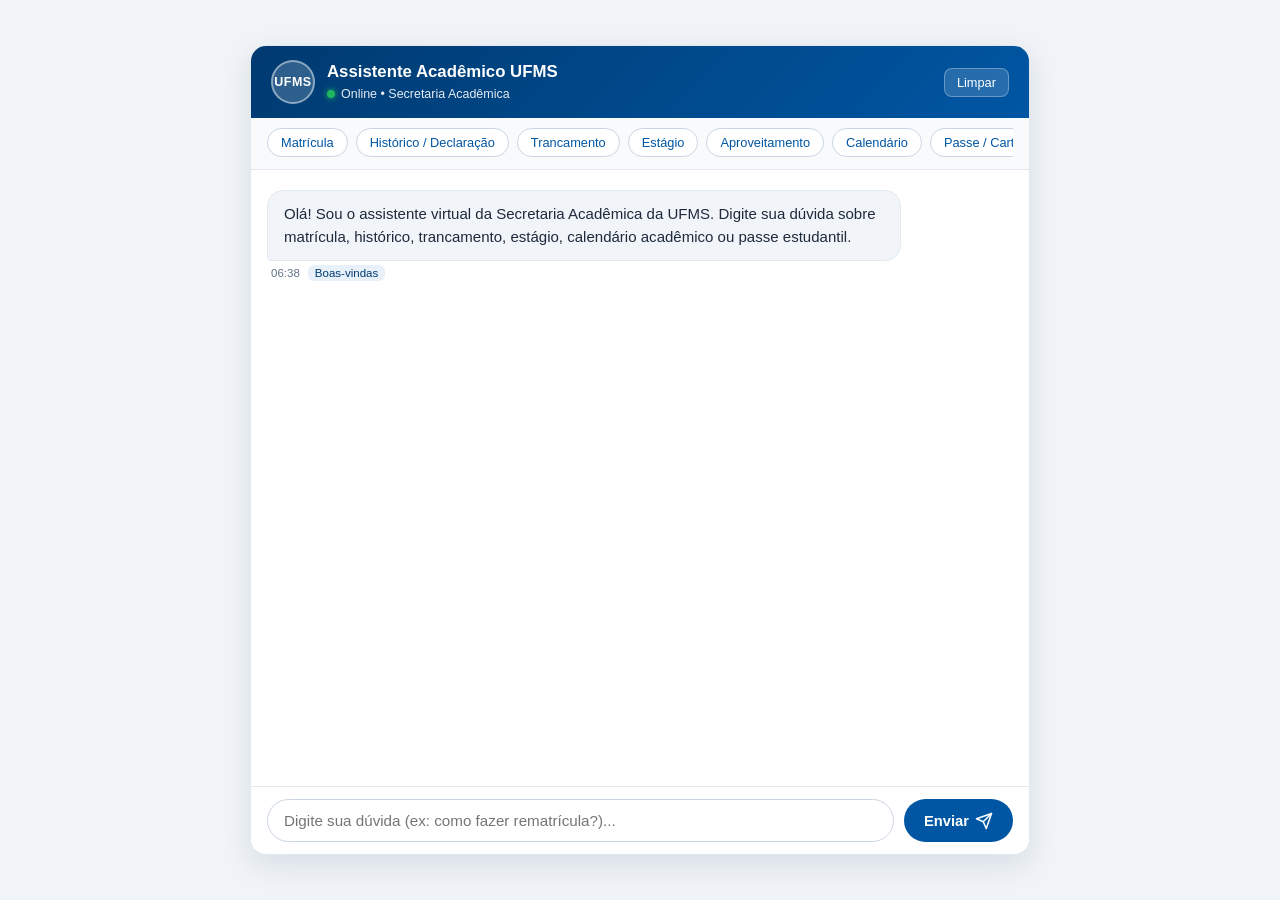
==== frontend/index.html @ 41c8323c "Add files via upload" ====
<!DOCTYPE html>
<html lang="pt-BR">
<head>
  <meta charset="UTF-8" />
  <meta name="viewport" content="width=device-width, initial-scale=1.0" />
  <title>Assistente Acadêmico UFMS</title>
  <link rel="stylesheet" href="style.css" />
</head>
<body>
  <div class="app-wrapper">
    <!-- Cabeçalho do Chat -->
    <header class="chat-header">
      <div class="header-brand">
        <div class="bot-avatar" aria-hidden="true">UFMS</div>
        <div class="header-info">
          <h1 id="bot-title">Assistente Acadêmico UFMS</h1>
          <span class="status-badge">
            <span class="status-dot" id="status-dot"></span>
            <span id="status-text">Online • Secretaria Acadêmica</span>
          </span>
        </div>
      </div>
      <button type="button" id="clear-chat-btn" class="clear-btn" title="Limpar conversa">
        Limpar
      </button>
    </header>

    <!-- Barra de Atalhos Rápidos -->
    <section class="quick-topics" aria-label="Sugestões de assuntos">
      <div class="topics-scroll" id="topics-container">
        <button class="topic-chip" data-query="Como fazer matrícula e rematrícula?">Matrícula</button>
        <button class="topic-chip" data-query="Emitir histórico escolar e declaração">Histórico / Declaração</button>
        <button class="topic-chip" data-query="Como funciona o trancamento?">Trancamento</button>
        <button class="topic-chip" data-query="Documentação de estágio">Estágio</button>
        <button class="topic-chip" data-query="Aproveitamento de estudos">Aproveitamento</button>
        <button class="topic-chip" data-query="Qual o calendário acadêmico?">Calendário</button>
        <button class="topic-chip" data-query="Passe estudantil e carteirinha">Passe / Carteirinha</button>
        <button class="topic-chip" data-query="Telefone e contato da secretaria">Contatos</button>
      </div>
    </section>

    <!-- Área de Mensagens -->
    <main class="chat-messages" id="chat-messages" aria-live="polite">
      <!-- Mensagens inseridas via JavaScript -->
    </main>

    <!-- Formulário de Envio -->
    <footer class="chat-footer">
      <form id="chat-form" class="chat-input-form" autocomplete="off">
        <input
          type="text"
          id="user-input"
          placeholder="Digite sua dúvida (ex: como fazer rematrícula?)..."
          maxlength="500"
          required
          aria-label="Digite sua dúvida acadêmica"
        />
        <button type="submit" id="send-btn" aria-label="Enviar mensagem">
          <span>Enviar</span>
          <svg width="18" height="18" viewBox="0 0 24 24" fill="none" stroke="currentColor" stroke-width="2" stroke-linecap="round" stroke-linejoin="round">
            <line x1="22" y1="2" x2="11" y2="13"></line>
            <polygon points="22 2 15 22 11 13 2 9 22 2"></polygon>
          </svg>
        </button>
      </form>
    </footer>
  </div>

  <script src="script.js"></script>
</body>
</html>
---- frontend/style.css ----
:root {
  --ufms-blue-dark: #003a70;
  --ufms-blue: #0056a3;
  --ufms-blue-light: #e8f1fa;
  --bg-page: #f0f4f8;
  --bg-chat: #ffffff;
  --text-primary: #1e293b;
  --text-secondary: #64748b;
  --border-color: #e2e8f0;
  --bot-bubble-bg: #f1f5f9;
  --user-bubble-bg: #0056a3;
  --user-bubble-text: #ffffff;
  --online-green: #22c55e;
}

* {
  box-sizing: border-box;
  margin: 0;
  padding: 0;
}

body {
  font-family: -apple-system, BlinkMacSystemFont, "Segoe UI", Roboto, Helvetica, Arial, sans-serif;
  background-color: var(--bg-page);
  color: var(--text-primary);
  display: flex;
  justify-content: center;
  align-items: center;
  min-height: 100dvh;
}

.app-wrapper {
  width: 100%;
  max-width: 780px;
  height: 100dvh;
  background-color: var(--bg-chat);
  display: flex;
  flex-direction: column;
  box-shadow: 0 10px 30px rgba(0, 30, 60, 0.1);
}

@media (min-width: 768px) {
  .app-wrapper {
    height: 90dvh;
    max-height: 860px;
    border-radius: 16px;
    overflow: hidden;
    border: 1px solid var(--border-color);
  }
}

/* Cabeçalho */
.chat-header {
  background: linear-gradient(135deg, var(--ufms-blue-dark), var(--ufms-blue));
  color: #ffffff;
  padding: 14px 20px;
  display: flex;
  align-items: center;
  justify-content: space-between;
  flex-shrink: 0;
}

.header-brand {
  display: flex;
  align-items: center;
  gap: 12px;
}

.bot-avatar {
  width: 44px;
  height: 44px;
  border-radius: 50%;
  background-color: rgba(255, 255, 255, 0.18);
  border: 2px solid rgba(255, 255, 255, 0.45);
  display: flex;
  align-items: center;
  justify-content: center;
  font-weight: 700;
  font-size: 0.78rem;
  letter-spacing: 0.5px;
}

.header-info h1 {
  font-size: 1.05rem;
  font-weight: 600;
  margin-bottom: 2px;
}

.status-badge {
  display: inline-flex;
  align-items: center;
  gap: 6px;
  font-size: 0.78rem;
  opacity: 0.9;
}

.status-dot {
  width: 8px;
  height: 8px;
  border-radius: 50%;
  background-color: var(--online-green);
  box-shadow: 0 0 6px var(--online-green);
}

.clear-btn {
  background: rgba(255, 255, 255, 0.15);
  color: #ffffff;
  border: 1px solid rgba(255, 255, 255, 0.3);
  border-radius: 8px;
  padding: 6px 12px;
  font-size: 0.8rem;
  cursor: pointer;
  transition: background 0.2s;
}

.clear-btn:hover {
  background: rgba(255, 255, 255, 0.28);
}

/* Barra de tópicos rápidos */
.quick-topics {
  background-color: #f8fafc;
  border-bottom: 1px solid var(--border-color);
  padding: 10px 16px;
  flex-shrink: 0;
}

.topics-scroll {
  display: flex;
  gap: 8px;
  overflow-x: auto;
  scrollbar-width: thin;
  padding-bottom: 2px;
}

.topic-chip {
  background-color: #ffffff;
  color: var(--ufms-blue);
  border: 1px solid #cbd5e1;
  border-radius: 999px;
  padding: 6px 13px;
  font-size: 0.8rem;
  font-weight: 500;
  white-space: nowrap;
  cursor: pointer;
  transition: all 0.15s ease;
}

.topic-chip:hover {
  background-color: var(--ufms-blue-light);
  border-color: var(--ufms-blue);
}

/* Área de mensagens */
.chat-messages {
  flex: 1;
  padding: 20px 16px;
  overflow-y: auto;
  display: flex;
  flex-direction: column;
  gap: 14px;
  scroll-behavior: smooth;
}

.message-row {
  display: flex;
  flex-direction: column;
  max-width: 85%;
  animation: fadeIn 0.2s ease-out;
}

@keyframes fadeIn {
  from {
    opacity: 0;
    transform: translateY(6px);
  }
  to {
    opacity: 1;
    transform: translateY(0);
  }
}

.message-row.bot {
  align-self: flex-start;
}

.message-row.user {
  align-self: flex-end;
}

.message-bubble {
  padding: 12px 16px;
  border-radius: 16px;
  font-size: 0.94rem;
  line-height: 1.5;
  word-wrap: break-word;
  white-space: pre-wrap;
}

.message-row.bot .message-bubble {
  background-color: var(--bot-bubble-bg);
  color: var(--text-primary);
  border-bottom-left-radius: 4px;
  border: 1px solid var(--border-color);
}

.message-row.user .message-bubble {
  background-color: var(--user-bubble-bg);
  color: var(--user-bubble-text);
  border-bottom-right-radius: 4px;
}

.message-bubble a {
  color: var(--ufms-blue);
  font-weight: 600;
  text-decoration: underline;
}

.message-row.user .message-bubble a {
  color: #ffffff;
}

.message-meta {
  display: flex;
  align-items: center;
  gap: 8px;
  font-size: 0.72rem;
  color: var(--text-secondary);
  margin-top: 4px;
  padding: 0 4px;
}

.message-row.user .message-meta {
  justify-content: flex-end;
}

.intent-tag {
  background-color: var(--ufms-blue-light);
  color: var(--ufms-blue-dark);
  padding: 2px 7px;
  border-radius: 6px;
  font-weight: 500;
}

/* Indicador de digitação */
.typing-indicator {
  display: inline-flex;
  align-items: center;
  gap: 4px;
  padding: 12px 16px;
  background-color: var(--bot-bubble-bg);
  border-radius: 16px;
  border-bottom-left-radius: 4px;
  border: 1px solid var(--border-color);
  width: fit-content;
}

.typing-indicator span {
  width: 7px;
  height: 7px;
  background-color: #94a3b8;
  border-radius: 50%;
  animation: bounce 1.2s infinite ease-in-out;
}

.typing-indicator span:nth-child(2) {
  animation-delay: 0.15s;
}

.typing-indicator span:nth-child(3) {
  animation-delay: 0.3s;
}

@keyframes bounce {
  0%, 80%, 100% {
    transform: scale(0.7);
    opacity: 0.5;
  }
  40% {
    transform: scale(1);
    opacity: 1;
  }
}

/* Rodapé / Input */
.chat-footer {
  padding: 12px 16px;
  background-color: #ffffff;
  border-top: 1px solid var(--border-color);
  flex-shrink: 0;
}

.chat-input-form {
  display: flex;
  gap: 10px;
}

.chat-input-form input {
  flex: 1;
  padding: 12px 16px;
  border: 1px solid #cbd5e1;
  border-radius: 999px;
  font-size: 0.95rem;
  outline: none;
  transition: border-color 0.2s, box-shadow 0.2s;
}

.chat-input-form input:focus {
  border-color: var(--ufms-blue);
  box-shadow: 0 0 0 3px rgba(0, 86, 163, 0.15);
}

.chat-input-form button {
  background-color: var(--ufms-blue);
  color: #ffffff;
  border: none;
  border-radius: 999px;
  padding: 0 20px;
  font-size: 0.92rem;
  font-weight: 600;
  display: inline-flex;
  align-items: center;
  gap: 6px;
  cursor: pointer;
  transition: background-color 0.2s;
}

.chat-input-form button:hover:not(:disabled) {
  background-color: var(--ufms-blue-dark);
}

.chat-input-form button:disabled {
  opacity: 0.6;
  cursor: not-allowed;
}

@media (max-width: 480px) {
  .chat-input-form button span {
    display: none;
  }
  .chat-input-form button {
    padding: 0 15px;
  }
}
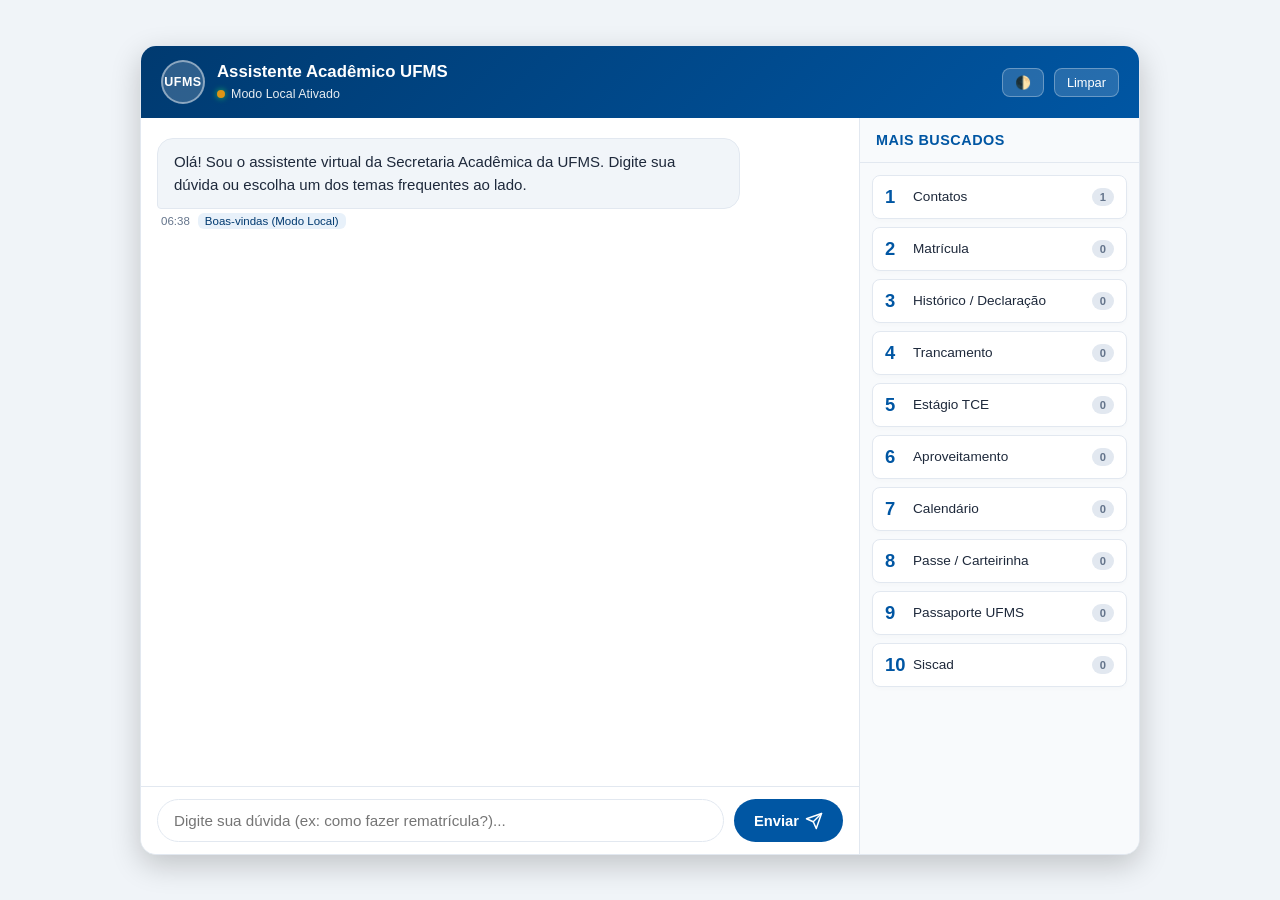
==== commit 7333f060: "teste update test dark mode and list" ====
--- a/frontend/index.html
+++ b/frontend/index.html
@@ -20,53 +20,59 @@
           </span>
         </div>
       </div>
-      <button type="button" id="clear-chat-btn" class="clear-btn" title="Limpar conversa">
-        Limpar
-      </button>
+      <div class="header-actions">
+        <!-- Botão Dark Mode -->
+        <button type="button" id="theme-toggle-btn" class="header-btn" title="Alternar tema">
+          🌓
+        </button>
+        <!-- Botão Limpar -->
+        <button type="button" id="clear-chat-btn" class="header-btn" title="Limpar conversa">
+          Limpar
+        </button>
+      </div>
     </header>
 
-    <!-- Barra de Atalhos Rápidos -->
-    <section class="quick-topics" aria-label="Sugestões de assuntos">
-      <div class="topics-scroll" id="topics-container">
-        <button class="topic-chip" data-query="Como fazer matrícula e rematrícula?">Matrícula</button>
-        <button class="topic-chip" data-query="Emitir histórico escolar e declaração">Histórico / Declaração</button>
-        <button class="topic-chip" data-query="Como funciona o trancamento?">Trancamento</button>
-        <button class="topic-chip" data-query="Documentação de estágio">Estágio</button>
-        <button class="topic-chip" data-query="Aproveitamento de estudos">Aproveitamento</button>
-        <button class="topic-chip" data-query="Qual o calendário acadêmico?">Calendário</button>
-        <button class="topic-chip" data-query="Passe estudantil e carteirinha">Passe / Carteirinha</button>
-        <button class="topic-chip" data-query="Telefone e contato da secretaria">Contatos</button>
+    <!-- Estrutura com Chat e Sidebar -->
+    <div class="content-wrapper">
+      
+      <!-- Miolo do Chat -->
+      <div class="chat-main">
+        <main class="chat-messages" id="chat-messages" aria-live="polite">
+          <!-- Mensagens inseridas via JavaScript -->
+        </main>
+
+        <footer class="chat-footer">
+          <form id="chat-form" class="chat-input-form" autocomplete="off">
+            <input
+              type="text"
+              id="user-input"
+              placeholder="Digite sua dúvida (ex: como fazer rematrícula?)..."
+              maxlength="500"
+              required
+              aria-label="Digite sua dúvida acadêmica"
+            />
+            <button type="submit" id="send-btn" aria-label="Enviar mensagem">
+              <span>Enviar</span>
+              <svg width="18" height="18" viewBox="0 0 24 24" fill="none" stroke="currentColor" stroke-width="2" stroke-linecap="round" stroke-linejoin="round">
+                <line x1="22" y1="2" x2="11" y2="13"></line>
+                <polygon points="22 2 15 22 11 13 2 9 22 2"></polygon>
+              </svg>
+            </button>
+          </form>
+        </footer>
       </div>
-    </section>
 
-    <!-- Área de Mensagens -->
-    <main class="chat-messages" id="chat-messages" aria-live="polite">
-      <!-- Mensagens inseridas via JavaScript -->
-    </main>
+      <!-- Barra Lateral de Temas Recorrentes -->
+      <aside class="sidebar-themes" aria-label="Temas mais buscados">
+        <div class="sidebar-header">Mais Buscados</div>
+        <div class="topics-list" id="sidebar-topics-container">
+          <!-- Botões injetados via JS dinamicamente pelo ranking -->
+        </div>
+      </aside>
 
-    <!-- Formulário de Envio -->
-    <footer class="chat-footer">
-      <form id="chat-form" class="chat-input-form" autocomplete="off">
-        <input
-          type="text"
-          id="user-input"
-          placeholder="Digite sua dúvida (ex: como fazer rematrícula?)..."
-          maxlength="500"
-          required
-          aria-label="Digite sua dúvida acadêmica"
-        />
-        <button type="submit" id="send-btn" aria-label="Enviar mensagem">
-          <span>Enviar</span>
-          <svg width="18" height="18" viewBox="0 0 24 24" fill="none" stroke="currentColor" stroke-width="2" stroke-linecap="round" stroke-linejoin="round">
-            <line x1="22" y1="2" x2="11" y2="13"></line>
-            <polygon points="22 2 15 22 11 13 2 9 22 2"></polygon>
-          </svg>
-        </button>
-      </form>
-    </footer>
+    </div>
   </div>
 
   <script src="script.js"></script>
 </body>
-</html>
-
+</html>
--- a/frontend/style.css
+++ b/frontend/style.css
@@ -1,4 +1,5 @@
 :root {
+  /* Paleta Light (Padrão) */
   --ufms-blue-dark: #003a70;
   --ufms-blue: #0056a3;
   --ufms-blue-light: #e8f1fa;
@@ -11,6 +12,25 @@
   --user-bubble-bg: #0056a3;
   --user-bubble-text: #ffffff;
   --online-green: #22c55e;
+  
+  /* Cores da Sidebar */
+  --sidebar-bg: #f8fafc;
+  --theme-btn-bg: #ffffff;
+  --theme-btn-hover: #e8f1fa;
+}
+
+/* Paleta Dark Mode */
+[data-theme="dark"] {
+  --bg-page: #000000;
+  --bg-chat: #121212;
+  --text-primary: #f1f5f9;
+  --text-secondary: #94a3b8;
+  --border-color: #334155;
+  --bot-bubble-bg: #1e293b;
+  --sidebar-bg: #0a0a0a;
+  --theme-btn-bg: #1e293b;
+  --theme-btn-hover: #003a70;
+  --ufms-blue-light: #0f172a;
 }
 
 * {
@@ -27,16 +47,18 @@
   justify-content: center;
   align-items: center;
   min-height: 100dvh;
+  transition: background-color 0.3s ease;
 }
 
 .app-wrapper {
   width: 100%;
-  max-width: 780px;
+  max-width: 1000px; /* Alargado para caber o chat e a sidebar */
   height: 100dvh;
   background-color: var(--bg-chat);
   display: flex;
   flex-direction: column;
-  box-shadow: 0 10px 30px rgba(0, 30, 60, 0.1);
+  box-shadow: 0 10px 30px rgba(0, 0, 0, 0.2);
+  transition: background-color 0.3s ease;
 }
 
 @media (min-width: 768px) {
@@ -102,7 +124,12 @@
   box-shadow: 0 0 6px var(--online-green);
 }
 
-.clear-btn {
+.header-actions {
+  display: flex;
+  gap: 10px;
+}
+
+.header-btn {
   background: rgba(255, 255, 255, 0.15);
   color: #ffffff;
   border: 1px solid rgba(255, 255, 255, 0.3);
@@ -111,44 +138,27 @@
   font-size: 0.8rem;
   cursor: pointer;
   transition: background 0.2s;
-}
-
-.clear-btn:hover {
+  display: flex;
+  align-items: center;
+  justify-content: center;
+}
+
+.header-btn:hover {
   background: rgba(255, 255, 255, 0.28);
 }
 
-/* Barra de tópicos rápidos */
-.quick-topics {
-  background-color: #f8fafc;
-  border-bottom: 1px solid var(--border-color);
-  padding: 10px 16px;
-  flex-shrink: 0;
-}
-
-.topics-scroll {
-  display: flex;
-  gap: 8px;
-  overflow-x: auto;
-  scrollbar-width: thin;
-  padding-bottom: 2px;
-}
-
-.topic-chip {
-  background-color: #ffffff;
-  color: var(--ufms-blue);
-  border: 1px solid #cbd5e1;
-  border-radius: 999px;
-  padding: 6px 13px;
-  font-size: 0.8rem;
-  font-weight: 500;
-  white-space: nowrap;
-  cursor: pointer;
-  transition: all 0.15s ease;
-}
-
-.topic-chip:hover {
-  background-color: var(--ufms-blue-light);
-  border-color: var(--ufms-blue);
+/* Estrutura Principal Interna (Chat + Sidebar) */
+.content-wrapper {
+  display: flex;
+  flex: 1;
+  overflow: hidden;
+}
+
+.chat-main {
+  flex: 1;
+  display: flex;
+  flex-direction: column;
+  overflow: hidden;
 }
 
 /* Área de mensagens */
@@ -170,23 +180,12 @@
 }
 
 @keyframes fadeIn {
-  from {
-    opacity: 0;
-    transform: translateY(6px);
-  }
-  to {
-    opacity: 1;
-    transform: translateY(0);
-  }
-}
-
-.message-row.bot {
-  align-self: flex-start;
-}
-
-.message-row.user {
-  align-self: flex-end;
-}
+  from { opacity: 0; transform: translateY(6px); }
+  to { opacity: 1; transform: translateY(0); }
+}
+
+.message-row.bot { align-self: flex-start; }
+.message-row.user { align-self: flex-end; }
 
 .message-bubble {
   padding: 12px 16px;
@@ -195,6 +194,7 @@
   line-height: 1.5;
   word-wrap: break-word;
   white-space: pre-wrap;
+  transition: background-color 0.3s, color 0.3s;
 }
 
 .message-row.bot .message-bubble {
@@ -240,6 +240,84 @@
   padding: 2px 7px;
   border-radius: 6px;
   font-weight: 500;
+}
+
+/* Sidebar de Temas Frequentes */
+.sidebar-themes {
+  width: 280px;
+  background-color: var(--sidebar-bg);
+  border-left: 1px solid var(--border-color);
+  display: flex;
+  flex-direction: column;
+  transition: background-color 0.3s, border-color 0.3s;
+}
+
+.sidebar-header {
+  padding: 14px 16px;
+  border-bottom: 1px solid var(--border-color);
+  background-color: var(--sidebar-bg);
+  color: var(--ufms-blue);
+  font-size: 0.9rem;
+  font-weight: 600;
+  text-transform: uppercase;
+  letter-spacing: 0.5px;
+}
+
+.topics-list {
+  flex: 1;
+  overflow-y: auto;
+  padding: 12px;
+  display: flex;
+  flex-direction: column;
+  gap: 8px;
+}
+
+/* Animação para a troca de posições na lista */
+.topics-list {
+  position: relative;
+}
+
+.theme-btn {
+  display: flex;
+  align-items: center;
+  background: var(--theme-btn-bg);
+  border: 1px solid var(--border-color);
+  border-radius: 8px;
+  padding: 10px 12px;
+  cursor: pointer;
+  color: var(--text-primary);
+  transition: all 0.2s ease;
+  text-align: left;
+  box-shadow: 0 2px 4px rgba(0,0,0,0.02);
+}
+
+.theme-btn:hover {
+  border-color: var(--ufms-blue);
+  background: var(--theme-btn-hover);
+  transform: translateY(-1px);
+}
+
+.theme-rank {
+  font-weight: 800;
+  color: var(--ufms-blue);
+  font-size: 1.15rem;
+  min-width: 28px;
+}
+
+.theme-text {
+  flex: 1;
+  font-size: 0.85rem;
+  font-weight: 500;
+  line-height: 1.3;
+}
+
+.theme-score {
+  font-size: 0.7rem;
+  color: var(--text-secondary);
+  background: var(--border-color);
+  padding: 3px 8px;
+  border-radius: 12px;
+  font-weight: 600;
 }
 
 /* Indicador de digitação */
@@ -263,31 +341,21 @@
   animation: bounce 1.2s infinite ease-in-out;
 }
 
-.typing-indicator span:nth-child(2) {
-  animation-delay: 0.15s;
-}
-
-.typing-indicator span:nth-child(3) {
-  animation-delay: 0.3s;
-}
+.typing-indicator span:nth-child(2) { animation-delay: 0.15s; }
+.typing-indicator span:nth-child(3) { animation-delay: 0.3s; }
 
 @keyframes bounce {
-  0%, 80%, 100% {
-    transform: scale(0.7);
-    opacity: 0.5;
-  }
-  40% {
-    transform: scale(1);
-    opacity: 1;
-  }
+  0%, 80%, 100% { transform: scale(0.7); opacity: 0.5; }
+  40% { transform: scale(1); opacity: 1; }
 }
 
 /* Rodapé / Input */
 .chat-footer {
   padding: 12px 16px;
-  background-color: #ffffff;
+  background-color: var(--bg-chat);
   border-top: 1px solid var(--border-color);
   flex-shrink: 0;
+  transition: background-color 0.3s;
 }
 
 .chat-input-form {
@@ -298,9 +366,11 @@
 .chat-input-form input {
   flex: 1;
   padding: 12px 16px;
-  border: 1px solid #cbd5e1;
+  border: 1px solid var(--border-color);
   border-radius: 999px;
   font-size: 0.95rem;
+  background-color: var(--theme-btn-bg);
+  color: var(--text-primary);
   outline: none;
   transition: border-color 0.2s, box-shadow 0.2s;
 }
@@ -334,12 +404,25 @@
   cursor: not-allowed;
 }
 
-@media (max-width: 480px) {
+/* Responsividade Mobile */
+@media (max-width: 768px) {
+  .content-wrapper {
+    flex-direction: column;
+  }
+  .sidebar-themes {
+    width: 100%;
+    height: 180px;
+    border-left: none;
+    border-top: 1px solid var(--border-color);
+  }
+  .sidebar-header {
+    padding: 10px 16px;
+    font-size: 0.8rem;
+  }
   .chat-input-form button span {
     display: none;
   }
   .chat-input-form button {
     padding: 0 15px;
   }
-}
-
+}
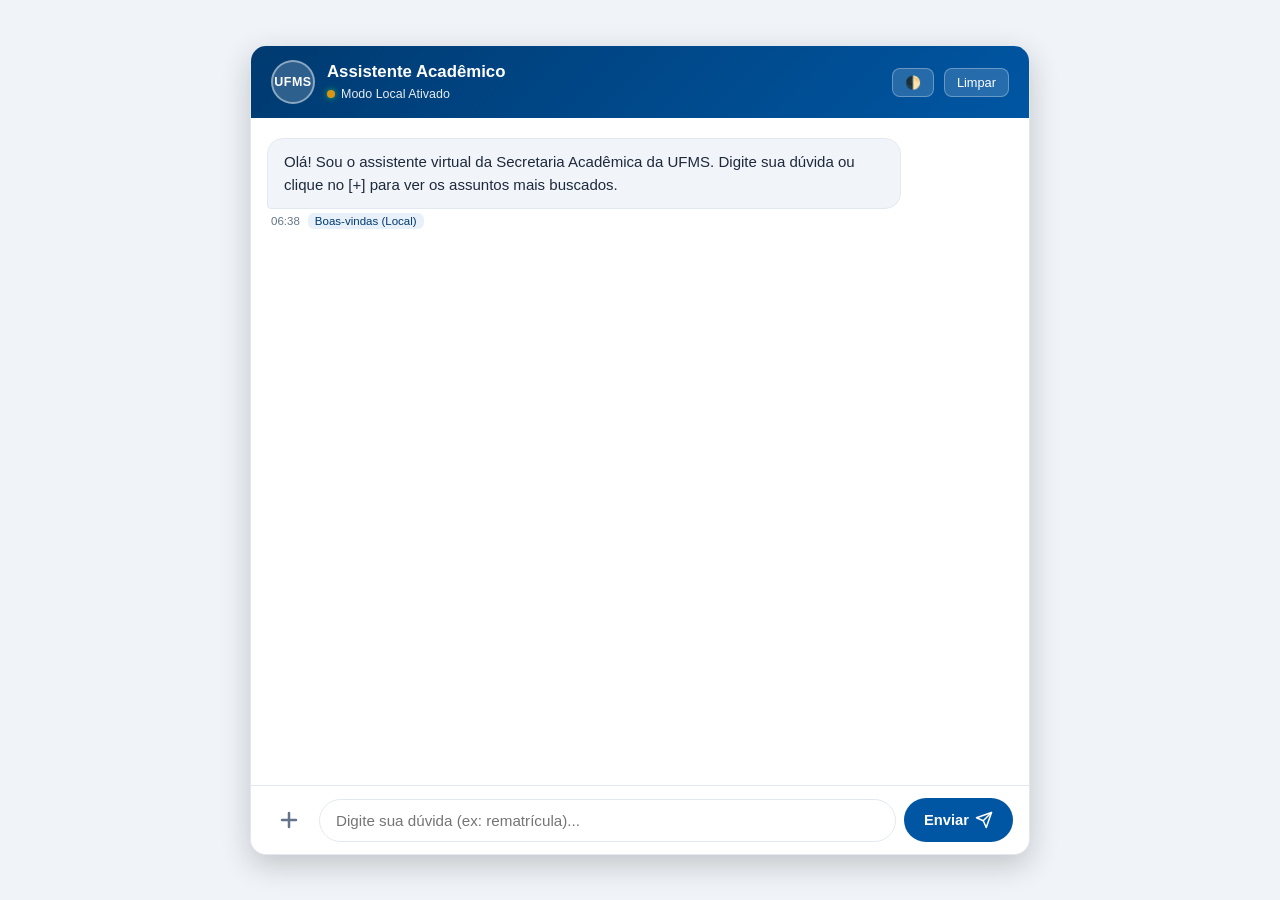
==== commit 83210ef2: "Update interface add buttom and update interface" ====
--- a/frontend/index.html
+++ b/frontend/index.html
@@ -8,69 +8,73 @@
 </head>
 <body>
   <div class="app-wrapper">
+    
     <!-- Cabeçalho do Chat -->
     <header class="chat-header">
       <div class="header-brand">
         <div class="bot-avatar" aria-hidden="true">UFMS</div>
         <div class="header-info">
-          <h1 id="bot-title">Assistente Acadêmico UFMS</h1>
+          <h1 id="bot-title">Assistente Acadêmico</h1>
           <span class="status-badge">
             <span class="status-dot" id="status-dot"></span>
-            <span id="status-text">Online • Secretaria Acadêmica</span>
+            <span id="status-text">Online • Secretaria</span>
           </span>
         </div>
       </div>
       <div class="header-actions">
-        <!-- Botão Dark Mode -->
         <button type="button" id="theme-toggle-btn" class="header-btn" title="Alternar tema">
           🌓
         </button>
-        <!-- Botão Limpar -->
         <button type="button" id="clear-chat-btn" class="header-btn" title="Limpar conversa">
           Limpar
         </button>
       </div>
     </header>
 
-    <!-- Estrutura com Chat e Sidebar -->
-    <div class="content-wrapper">
+    <!-- Miolo do Chat -->
+    <main class="chat-messages" id="chat-messages" aria-live="polite">
+      <!-- Mensagens inseridas via JavaScript -->
+    </main>
+
+    <!-- Rodapé com Input e Menu Flutuante -->
+    <footer class="chat-footer">
       
-      <!-- Miolo do Chat -->
-      <div class="chat-main">
-        <main class="chat-messages" id="chat-messages" aria-live="polite">
-          <!-- Mensagens inseridas via JavaScript -->
-        </main>
-
-        <footer class="chat-footer">
-          <form id="chat-form" class="chat-input-form" autocomplete="off">
-            <input
-              type="text"
-              id="user-input"
-              placeholder="Digite sua dúvida (ex: como fazer rematrícula?)..."
-              maxlength="500"
-              required
-              aria-label="Digite sua dúvida acadêmica"
-            />
-            <button type="submit" id="send-btn" aria-label="Enviar mensagem">
-              <span>Enviar</span>
-              <svg width="18" height="18" viewBox="0 0 24 24" fill="none" stroke="currentColor" stroke-width="2" stroke-linecap="round" stroke-linejoin="round">
-                <line x1="22" y1="2" x2="11" y2="13"></line>
-                <polygon points="22 2 15 22 11 13 2 9 22 2"></polygon>
-              </svg>
-            </button>
-          </form>
-        </footer>
+      <!-- Menu Oculto de Temas Frequentes -->
+      <div class="trending-menu" id="trending-menu">
+        <div class="trending-header">🔥 Buscas Frequentes</div>
+        <div class="topics-list" id="topics-list-container">
+          <!-- Botões injetados dinamicamente via JS -->
+        </div>
       </div>
 
-      <!-- Barra Lateral de Temas Recorrentes -->
-      <aside class="sidebar-themes" aria-label="Temas mais buscados">
-        <div class="sidebar-header">Mais Buscados</div>
-        <div class="topics-list" id="sidebar-topics-container">
-          <!-- Botões injetados via JS dinamicamente pelo ranking -->
-        </div>
-      </aside>
+      <form id="chat-form" class="chat-input-form" autocomplete="off">
+        <!-- Botão "+" de acesso ao menu oculto -->
+        <button type="button" id="toggle-trending-btn" class="icon-btn" title="Temas Frequentes" aria-label="Temas Frequentes">
+          <svg width="24" height="24" viewBox="0 0 24 24" fill="none" stroke="currentColor" stroke-width="2.5" stroke-linecap="round" stroke-linejoin="round">
+            <line x1="12" y1="5" x2="12" y2="19"></line>
+            <line x1="5" y1="12" x2="19" y2="12"></line>
+          </svg>
+        </button>
 
-    </div>
+        <input
+          type="text"
+          id="user-input"
+          placeholder="Digite sua dúvida (ex: rematrícula)..."
+          maxlength="500"
+          required
+          aria-label="Digite sua dúvida acadêmica"
+        />
+        
+        <button type="submit" id="send-btn" class="send-btn" aria-label="Enviar mensagem">
+          <span>Enviar</span>
+          <svg width="18" height="18" viewBox="0 0 24 24" fill="none" stroke="currentColor" stroke-width="2" stroke-linecap="round" stroke-linejoin="round">
+            <line x1="22" y1="2" x2="11" y2="13"></line>
+            <polygon points="22 2 15 22 11 13 2 9 22 2"></polygon>
+          </svg>
+        </button>
+      </form>
+
+    </footer>
   </div>
 
   <script src="script.js"></script>
--- a/frontend/style.css
+++ b/frontend/style.css
@@ -13,10 +13,10 @@
   --user-bubble-text: #ffffff;
   --online-green: #22c55e;
   
-  /* Cores da Sidebar */
-  --sidebar-bg: #f8fafc;
+  /* Cores do Menu Oculto */
+  --menu-bg: #ffffff;
   --theme-btn-bg: #ffffff;
-  --theme-btn-hover: #e8f1fa;
+  --theme-btn-hover: #f1f5f9;
 }
 
 /* Paleta Dark Mode */
@@ -27,9 +27,9 @@
   --text-secondary: #94a3b8;
   --border-color: #334155;
   --bot-bubble-bg: #1e293b;
-  --sidebar-bg: #0a0a0a;
+  --menu-bg: #1e293b;
   --theme-btn-bg: #1e293b;
-  --theme-btn-hover: #003a70;
+  --theme-btn-hover: #334155;
   --ufms-blue-light: #0f172a;
 }
 
@@ -52,7 +52,7 @@
 
 .app-wrapper {
   width: 100%;
-  max-width: 1000px; /* Alargado para caber o chat e a sidebar */
+  max-width: 780px; /* Layout focado novamente */
   height: 100dvh;
   background-color: var(--bg-chat);
   display: flex;
@@ -147,20 +147,6 @@
   background: rgba(255, 255, 255, 0.28);
 }
 
-/* Estrutura Principal Interna (Chat + Sidebar) */
-.content-wrapper {
-  display: flex;
-  flex: 1;
-  overflow: hidden;
-}
-
-.chat-main {
-  flex: 1;
-  display: flex;
-  flex-direction: column;
-  overflow: hidden;
-}
-
 /* Área de mensagens */
 .chat-messages {
   flex: 1;
@@ -242,73 +228,122 @@
   font-weight: 500;
 }
 
-/* Sidebar de Temas Frequentes */
-.sidebar-themes {
-  width: 280px;
-  background-color: var(--sidebar-bg);
-  border-left: 1px solid var(--border-color);
+/* Indicador de digitação */
+.typing-indicator {
+  display: inline-flex;
+  align-items: center;
+  gap: 4px;
+  padding: 12px 16px;
+  background-color: var(--bot-bubble-bg);
+  border-radius: 16px;
+  border-bottom-left-radius: 4px;
+  border: 1px solid var(--border-color);
+  width: fit-content;
+}
+
+.typing-indicator span {
+  width: 7px;
+  height: 7px;
+  background-color: #94a3b8;
+  border-radius: 50%;
+  animation: bounce 1.2s infinite ease-in-out;
+}
+
+.typing-indicator span:nth-child(2) { animation-delay: 0.15s; }
+.typing-indicator span:nth-child(3) { animation-delay: 0.3s; }
+
+@keyframes bounce {
+  0%, 80%, 100% { transform: scale(0.7); opacity: 0.5; }
+  40% { transform: scale(1); opacity: 1; }
+}
+
+/* Rodapé / Input / Menu Flutuante */
+.chat-footer {
+  position: relative;
+  padding: 12px 16px;
+  background-color: var(--bg-chat);
+  border-top: 1px solid var(--border-color);
+  flex-shrink: 0;
+  transition: background-color 0.3s;
+}
+
+/* Menu Flutuante (Oculto) */
+.trending-menu {
+  position: absolute;
+  bottom: calc(100% + 10px);
+  left: 16px;
+  width: 320px;
+  max-width: calc(100vw - 32px);
+  max-height: 380px;
+  background-color: var(--menu-bg);
+  border: 1px solid var(--border-color);
+  border-radius: 16px;
+  box-shadow: 0 4px 24px rgba(0,0,0,0.15);
   display: flex;
   flex-direction: column;
-  transition: background-color 0.3s, border-color 0.3s;
-}
-
-.sidebar-header {
+  opacity: 0;
+  pointer-events: none;
+  transform: translateY(10px) scale(0.98);
+  transform-origin: bottom left;
+  transition: all 0.25s cubic-bezier(0.175, 0.885, 0.32, 1.275);
+  z-index: 100;
+  overflow: hidden;
+}
+
+.trending-menu.show {
+  opacity: 1;
+  pointer-events: auto;
+  transform: translateY(0) scale(1);
+}
+
+.trending-header {
   padding: 14px 16px;
   border-bottom: 1px solid var(--border-color);
-  background-color: var(--sidebar-bg);
+  font-size: 0.85rem;
+  font-weight: 700;
   color: var(--ufms-blue);
-  font-size: 0.9rem;
-  font-weight: 600;
   text-transform: uppercase;
+  background-color: var(--menu-bg);
   letter-spacing: 0.5px;
 }
 
 .topics-list {
-  flex: 1;
   overflow-y: auto;
-  padding: 12px;
+  padding: 10px;
   display: flex;
   flex-direction: column;
-  gap: 8px;
-}
-
-/* Animação para a troca de posições na lista */
-.topics-list {
-  position: relative;
+  gap: 6px;
 }
 
 .theme-btn {
   display: flex;
   align-items: center;
   background: var(--theme-btn-bg);
-  border: 1px solid var(--border-color);
+  border: 1px solid transparent;
   border-radius: 8px;
   padding: 10px 12px;
   cursor: pointer;
   color: var(--text-primary);
   transition: all 0.2s ease;
   text-align: left;
-  box-shadow: 0 2px 4px rgba(0,0,0,0.02);
 }
 
 .theme-btn:hover {
-  border-color: var(--ufms-blue);
   background: var(--theme-btn-hover);
-  transform: translateY(-1px);
+  border-color: var(--border-color);
 }
 
 .theme-rank {
   font-weight: 800;
   color: var(--ufms-blue);
-  font-size: 1.15rem;
-  min-width: 28px;
+  font-size: 1rem;
+  min-width: 26px;
 }
 
 .theme-text {
   flex: 1;
-  font-size: 0.85rem;
+  font-size: 0.9rem;
   font-weight: 500;
-  line-height: 1.3;
 }
 
 .theme-score {
@@ -320,54 +355,43 @@
   font-weight: 600;
 }
 
-/* Indicador de digitação */
-.typing-indicator {
-  display: inline-flex;
-  align-items: center;
-  gap: 4px;
-  padding: 12px 16px;
-  background-color: var(--bot-bubble-bg);
-  border-radius: 16px;
-  border-bottom-left-radius: 4px;
-  border: 1px solid var(--border-color);
-  width: fit-content;
-}
-
-.typing-indicator span {
-  width: 7px;
-  height: 7px;
-  background-color: #94a3b8;
+/* Formulário de Input */
+.chat-input-form {
+  display: flex;
+  gap: 8px;
+  align-items: center;
+}
+
+.icon-btn {
+  background-color: transparent;
+  color: var(--text-secondary);
+  border: none;
   border-radius: 50%;
-  animation: bounce 1.2s infinite ease-in-out;
-}
-
-.typing-indicator span:nth-child(2) { animation-delay: 0.15s; }
-.typing-indicator span:nth-child(3) { animation-delay: 0.3s; }
-
-@keyframes bounce {
-  0%, 80%, 100% { transform: scale(0.7); opacity: 0.5; }
-  40% { transform: scale(1); opacity: 1; }
-}
-
-/* Rodapé / Input */
-.chat-footer {
-  padding: 12px 16px;
-  background-color: var(--bg-chat);
-  border-top: 1px solid var(--border-color);
+  width: 44px;
+  height: 44px;
+  display: flex;
+  align-items: center;
+  justify-content: center;
+  cursor: pointer;
+  transition: background-color 0.2s, color 0.2s;
   flex-shrink: 0;
-  transition: background-color 0.3s;
-}
-
-.chat-input-form {
-  display: flex;
-  gap: 10px;
+}
+
+.icon-btn:hover {
+  background-color: var(--border-color);
+  color: var(--text-primary);
+}
+
+.icon-btn.active {
+  background-color: var(--ufms-blue-light);
+  color: var(--ufms-blue);
 }
 
 .chat-input-form input {
   flex: 1;
   padding: 12px 16px;
   border: 1px solid var(--border-color);
-  border-radius: 999px;
+  border-radius: 24px;
   font-size: 0.95rem;
   background-color: var(--theme-btn-bg);
   color: var(--text-primary);
@@ -380,12 +404,13 @@
   box-shadow: 0 0 0 3px rgba(0, 86, 163, 0.15);
 }
 
-.chat-input-form button {
+.chat-input-form .send-btn {
   background-color: var(--ufms-blue);
   color: #ffffff;
   border: none;
-  border-radius: 999px;
+  border-radius: 24px;
   padding: 0 20px;
+  height: 44px;
   font-size: 0.92rem;
   font-weight: 600;
   display: inline-flex;
@@ -393,36 +418,19 @@
   gap: 6px;
   cursor: pointer;
   transition: background-color 0.2s;
-}
-
-.chat-input-form button:hover:not(:disabled) {
+  flex-shrink: 0;
+}
+
+.chat-input-form .send-btn:hover:not(:disabled) {
   background-color: var(--ufms-blue-dark);
 }
 
-.chat-input-form button:disabled {
+.chat-input-form .send-btn:disabled {
   opacity: 0.6;
   cursor: not-allowed;
 }
 
-/* Responsividade Mobile */
-@media (max-width: 768px) {
-  .content-wrapper {
-    flex-direction: column;
-  }
-  .sidebar-themes {
-    width: 100%;
-    height: 180px;
-    border-left: none;
-    border-top: 1px solid var(--border-color);
-  }
-  .sidebar-header {
-    padding: 10px 16px;
-    font-size: 0.8rem;
-  }
-  .chat-input-form button span {
-    display: none;
-  }
-  .chat-input-form button {
-    padding: 0 15px;
-  }
+@media (max-width: 480px) {
+  .chat-input-form .send-btn span { display: none; }
+  .chat-input-form .send-btn { padding: 0 16px; }
 }
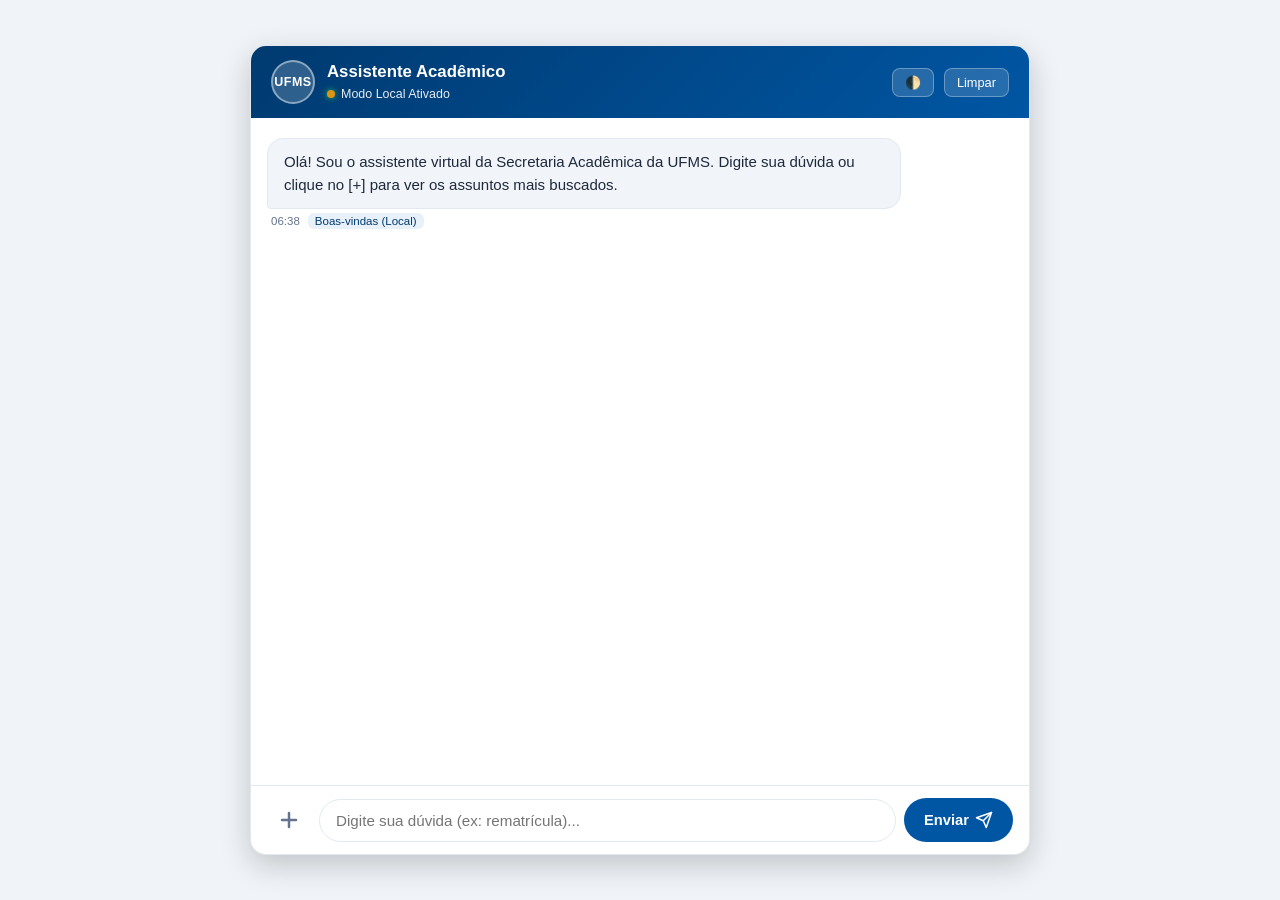
==== commit 82bf4e64: "Update index.html" ====
--- a/frontend/index.html
+++ b/frontend/index.html
@@ -41,7 +41,7 @@
       
       <!-- Menu Oculto de Temas Frequentes -->
       <div class="trending-menu" id="trending-menu">
-        <div class="trending-header">🔥 Buscas Frequentes</div>
+        <div class="trending-header">Buscas Frequentes</div>
         <div class="topics-list" id="topics-list-container">
           <!-- Botões injetados dinamicamente via JS -->
         </div>
@@ -79,4 +79,4 @@
 
   <script src="script.js"></script>
 </body>
-</html>+</html>
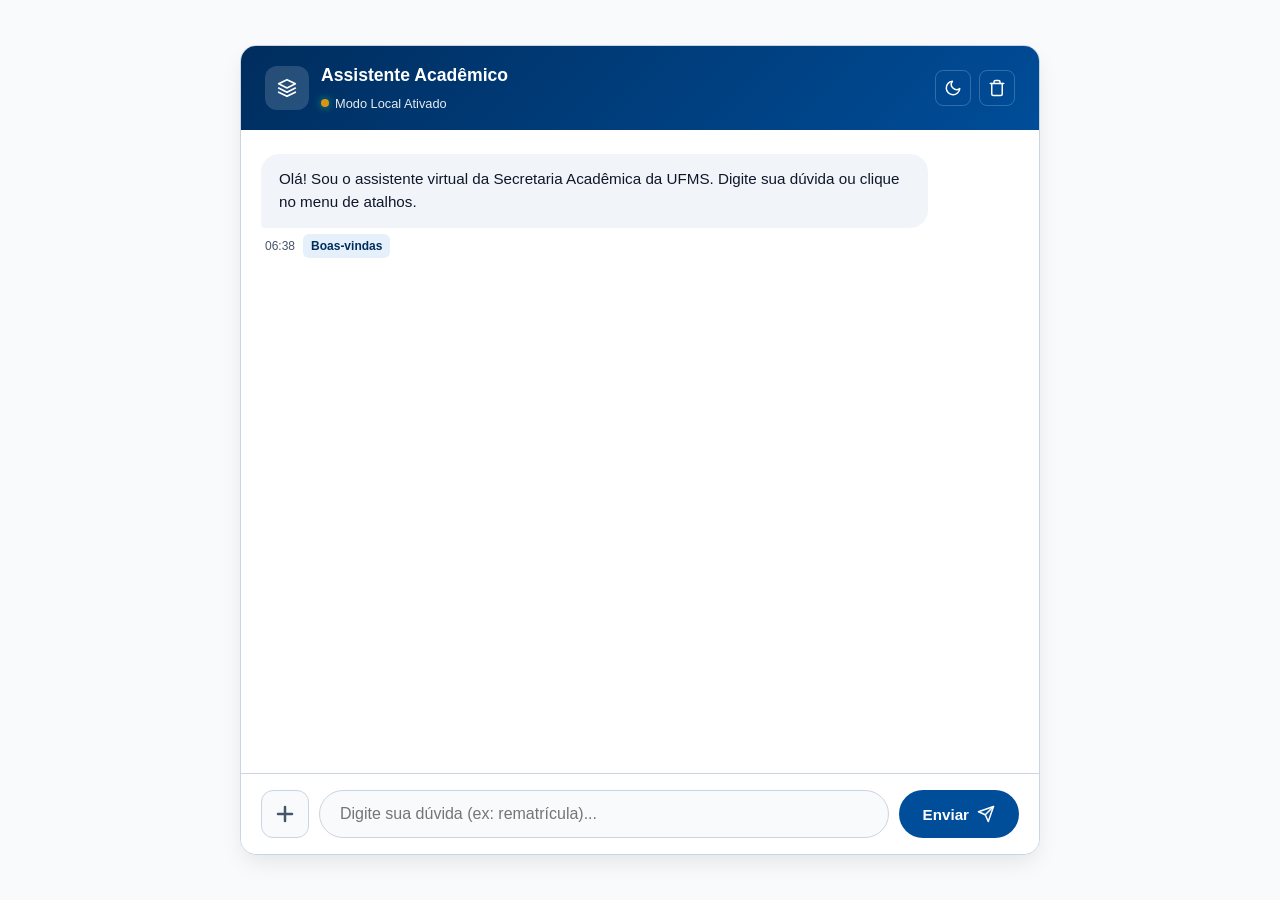
==== commit 103df8d4: "Add files via upload" ====
--- a/frontend/index.html
+++ b/frontend/index.html
@@ -1,5 +1,5 @@
 <!DOCTYPE html>
-<html lang="pt-BR">
+<html lang="pt-BR" data-theme="light">
 <head>
   <meta charset="UTF-8" />
   <meta name="viewport" content="width=device-width, initial-scale=1.0" />
@@ -12,7 +12,9 @@
     <!-- Cabeçalho do Chat -->
     <header class="chat-header">
       <div class="header-brand">
-        <div class="bot-avatar" aria-hidden="true">UFMS</div>
+        <div class="bot-avatar" aria-hidden="true">
+          <svg width="20" height="20" viewBox="0 0 24 24" fill="none" stroke="currentColor" stroke-width="2" stroke-linecap="round" stroke-linejoin="round"><path d="M12 2L2 7l10 5 10-5-10-5z"></path><path d="M2 17l10 5 10-5"></path><path d="M2 12l10 5 10-5"></path></svg>
+        </div>
         <div class="header-info">
           <h1 id="bot-title">Assistente Acadêmico</h1>
           <span class="status-badge">
@@ -22,11 +24,11 @@
         </div>
       </div>
       <div class="header-actions">
-        <button type="button" id="theme-toggle-btn" class="header-btn" title="Alternar tema">
-          🌓
+        <button type="button" id="theme-toggle-btn" class="header-btn" title="Alternar tema" aria-label="Alternar modo escuro">
+          <svg width="18" height="18" viewBox="0 0 24 24" fill="none" stroke="currentColor" stroke-width="2" stroke-linecap="round" stroke-linejoin="round"><path d="M21 12.79A9 9 0 1 1 11.21 3 7 7 0 0 0 21 12.79z"></path></svg>
         </button>
-        <button type="button" id="clear-chat-btn" class="header-btn" title="Limpar conversa">
-          Limpar
+        <button type="button" id="clear-chat-btn" class="header-btn" title="Limpar conversa" aria-label="Limpar chat">
+          <svg width="18" height="18" viewBox="0 0 24 24" fill="none" stroke="currentColor" stroke-width="2" stroke-linecap="round" stroke-linejoin="round"><polyline points="3 6 5 6 21 6"></polyline><path d="M19 6v14a2 2 0 0 1-2 2H7a2 2 0 0 1-2-2V6m3 0V4a2 2 0 0 1 2-2h4a2 2 0 0 1 2 2v2"></path></svg>
         </button>
       </div>
     </header>
@@ -40,20 +42,16 @@
     <footer class="chat-footer">
       
       <!-- Menu Oculto de Temas Frequentes -->
-      <div class="trending-menu" id="trending-menu">
-        <div class="trending-header">Buscas Frequentes</div>
+      <aside class="trending-menu" id="trending-menu" aria-hidden="true">
+        <header class="trending-header">Buscas Frequentes</header>
         <div class="topics-list" id="topics-list-container">
           <!-- Botões injetados dinamicamente via JS -->
         </div>
-      </div>
+      </aside>
 
       <form id="chat-form" class="chat-input-form" autocomplete="off">
-        <!-- Botão "+" de acesso ao menu oculto -->
-        <button type="button" id="toggle-trending-btn" class="icon-btn" title="Temas Frequentes" aria-label="Temas Frequentes">
-          <svg width="24" height="24" viewBox="0 0 24 24" fill="none" stroke="currentColor" stroke-width="2.5" stroke-linecap="round" stroke-linejoin="round">
-            <line x1="12" y1="5" x2="12" y2="19"></line>
-            <line x1="5" y1="12" x2="19" y2="12"></line>
-          </svg>
+        <button type="button" id="toggle-trending-btn" class="icon-btn" title="Temas Frequentes" aria-label="Abrir temas frequentes">
+          <svg width="24" height="24" viewBox="0 0 24 24" fill="none" stroke="currentColor" stroke-width="2.5" stroke-linecap="round" stroke-linejoin="round"><line x1="12" y1="5" x2="12" y2="19"></line><line x1="5" y1="12" x2="19" y2="12"></line></svg>
         </button>
 
         <input
@@ -62,15 +60,12 @@
           placeholder="Digite sua dúvida (ex: rematrícula)..."
           maxlength="500"
           required
-          aria-label="Digite sua dúvida acadêmica"
+          aria-label="Sua mensagem"
         />
         
         <button type="submit" id="send-btn" class="send-btn" aria-label="Enviar mensagem">
           <span>Enviar</span>
-          <svg width="18" height="18" viewBox="0 0 24 24" fill="none" stroke="currentColor" stroke-width="2" stroke-linecap="round" stroke-linejoin="round">
-            <line x1="22" y1="2" x2="11" y2="13"></line>
-            <polygon points="22 2 15 22 11 13 2 9 22 2"></polygon>
-          </svg>
+          <svg width="18" height="18" viewBox="0 0 24 24" fill="none" stroke="currentColor" stroke-width="2" stroke-linecap="round" stroke-linejoin="round"><line x1="22" y1="2" x2="11" y2="13"></line><polygon points="22 2 15 22 11 13 2 9 22 2"></polygon></svg>
         </button>
       </form>
 
@@ -79,4 +74,4 @@
 
   <script src="script.js"></script>
 </body>
-</html>
+</html>
--- a/frontend/style.css
+++ b/frontend/style.css
@@ -1,46 +1,43 @@
 :root {
-  /* Paleta Light (Padrão) */
-  --ufms-blue-dark: #003a70;
-  --ufms-blue: #0056a3;
-  --ufms-blue-light: #e8f1fa;
-  --bg-page: #f0f4f8;
+  /* Design System Variáveis */
+  --ufms-blue-dark: #002d5e;
+  --ufms-blue: #004d99;
+  --ufms-blue-light: #e6f0fa;
+  --bg-page: #f8fafc;
   --bg-chat: #ffffff;
-  --text-primary: #1e293b;
-  --text-secondary: #64748b;
-  --border-color: #e2e8f0;
+  --text-primary: #0f172a;
+  --text-secondary: #475569;
+  --border-color: #cbd5e1;
   --bot-bubble-bg: #f1f5f9;
-  --user-bubble-bg: #0056a3;
+  --user-bubble-bg: var(--ufms-blue);
   --user-bubble-text: #ffffff;
-  --online-green: #22c55e;
+  --online-green: #10b981;
   
-  /* Cores do Menu Oculto */
   --menu-bg: #ffffff;
   --theme-btn-bg: #ffffff;
   --theme-btn-hover: #f1f5f9;
-}
-
-/* Paleta Dark Mode */
+  --shadow-sm: 0 1px 3px rgba(0,0,0,0.1);
+  --shadow-lg: 0 10px 25px -5px rgba(0,0,0,0.1);
+}
+
 [data-theme="dark"] {
-  --bg-page: #000000;
-  --bg-chat: #121212;
-  --text-primary: #f1f5f9;
+  --bg-page: #020617;
+  --bg-chat: #0f172a;
+  --text-primary: #f8fafc;
   --text-secondary: #94a3b8;
   --border-color: #334155;
   --bot-bubble-bg: #1e293b;
   --menu-bg: #1e293b;
   --theme-btn-bg: #1e293b;
   --theme-btn-hover: #334155;
-  --ufms-blue-light: #0f172a;
-}
-
-* {
-  box-sizing: border-box;
-  margin: 0;
-  padding: 0;
-}
+  --ufms-blue-light: #1e293b;
+  --shadow-lg: 0 10px 25px -5px rgba(0,0,0,0.5);
+}
+
+* { box-sizing: border-box; margin: 0; padding: 0; }
 
 body {
-  font-family: -apple-system, BlinkMacSystemFont, "Segoe UI", Roboto, Helvetica, Arial, sans-serif;
+  font-family: -apple-system, BlinkMacSystemFont, "Segoe UI", Roboto, Oxygen, Ubuntu, Cantarell, sans-serif;
   background-color: var(--bg-page);
   color: var(--text-primary);
   display: flex;
@@ -48,125 +45,79 @@
   align-items: center;
   min-height: 100dvh;
   transition: background-color 0.3s ease;
-}
+  line-height: 1.5;
+}
+
+/* Scrollbar Style */
+::-webkit-scrollbar { width: 6px; }
+::-webkit-scrollbar-track { background: transparent; }
+::-webkit-scrollbar-thumb { background: #cbd5e1; border-radius: 10px; }
+[data-theme="dark"] ::-webkit-scrollbar-thumb { background: #475569; }
 
 .app-wrapper {
   width: 100%;
-  max-width: 780px; /* Layout focado novamente */
+  max-width: 800px; 
   height: 100dvh;
   background-color: var(--bg-chat);
   display: flex;
   flex-direction: column;
-  box-shadow: 0 10px 30px rgba(0, 0, 0, 0.2);
+  box-shadow: var(--shadow-lg);
   transition: background-color 0.3s ease;
 }
 
 @media (min-width: 768px) {
   .app-wrapper {
     height: 90dvh;
-    max-height: 860px;
+    max-height: 850px;
     border-radius: 16px;
     overflow: hidden;
     border: 1px solid var(--border-color);
   }
 }
 
-/* Cabeçalho */
 .chat-header {
   background: linear-gradient(135deg, var(--ufms-blue-dark), var(--ufms-blue));
   color: #ffffff;
-  padding: 14px 20px;
+  padding: 16px 24px;
   display: flex;
   align-items: center;
   justify-content: space-between;
   flex-shrink: 0;
 }
 
-.header-brand {
-  display: flex;
-  align-items: center;
-  gap: 12px;
-}
+.header-brand { display: flex; align-items: center; gap: 12px; }
 
 .bot-avatar {
-  width: 44px;
-  height: 44px;
-  border-radius: 50%;
-  background-color: rgba(255, 255, 255, 0.18);
-  border: 2px solid rgba(255, 255, 255, 0.45);
-  display: flex;
-  align-items: center;
-  justify-content: center;
-  font-weight: 700;
-  font-size: 0.78rem;
-  letter-spacing: 0.5px;
-}
-
-.header-info h1 {
-  font-size: 1.05rem;
-  font-weight: 600;
-  margin-bottom: 2px;
-}
-
-.status-badge {
-  display: inline-flex;
-  align-items: center;
-  gap: 6px;
-  font-size: 0.78rem;
-  opacity: 0.9;
-}
-
-.status-dot {
-  width: 8px;
-  height: 8px;
-  border-radius: 50%;
-  background-color: var(--online-green);
-  box-shadow: 0 0 6px var(--online-green);
-}
-
-.header-actions {
-  display: flex;
-  gap: 10px;
-}
-
+  width: 44px; height: 44px;
+  border-radius: 12px;
+  background-color: rgba(255, 255, 255, 0.15);
+  display: flex; align-items: center; justify-content: center;
+  color: #ffffff;
+}
+
+.header-info h1 { font-size: 1.1rem; font-weight: 600; margin-bottom: 2px; }
+.status-badge { display: inline-flex; align-items: center; gap: 6px; font-size: 0.8rem; opacity: 0.9; }
+.status-dot { width: 8px; height: 8px; border-radius: 50%; background-color: var(--online-green); box-shadow: 0 0 8px var(--online-green); }
+
+.header-actions { display: flex; gap: 8px; }
 .header-btn {
-  background: rgba(255, 255, 255, 0.15);
-  color: #ffffff;
-  border: 1px solid rgba(255, 255, 255, 0.3);
-  border-radius: 8px;
-  padding: 6px 12px;
-  font-size: 0.8rem;
-  cursor: pointer;
-  transition: background 0.2s;
-  display: flex;
-  align-items: center;
-  justify-content: center;
-}
-
-.header-btn:hover {
-  background: rgba(255, 255, 255, 0.28);
-}
-
-/* Área de mensagens */
+  background: transparent; color: #ffffff;
+  border: 1px solid rgba(255, 255, 255, 0.2);
+  border-radius: 8px; padding: 8px;
+  cursor: pointer; transition: all 0.2s;
+  display: flex; align-items: center; justify-content: center;
+}
+.header-btn:hover { background: rgba(255, 255, 255, 0.15); }
+
 .chat-messages {
-  flex: 1;
-  padding: 20px 16px;
-  overflow-y: auto;
-  display: flex;
-  flex-direction: column;
-  gap: 14px;
+  flex: 1; padding: 24px 20px;
+  overflow-y: auto; display: flex; flex-direction: column; gap: 16px;
   scroll-behavior: smooth;
 }
 
-.message-row {
-  display: flex;
-  flex-direction: column;
-  max-width: 85%;
-  animation: fadeIn 0.2s ease-out;
-}
-
+.message-row { display: flex; flex-direction: column; max-width: 88%; animation: fadeIn 0.3s cubic-bezier(0.2, 0.8, 0.2, 1); }
 @keyframes fadeIn {
-  from { opacity: 0; transform: translateY(6px); }
+  from { opacity: 0; transform: translateY(10px); }
   to { opacity: 1; transform: translateY(0); }
 }
 
@@ -174,10 +125,9 @@
 .message-row.user { align-self: flex-end; }
 
 .message-bubble {
-  padding: 12px 16px;
-  border-radius: 16px;
-  font-size: 0.94rem;
-  line-height: 1.5;
+  padding: 14px 18px;
+  border-radius: 18px;
+  font-size: 0.95rem;
   word-wrap: break-word;
   white-space: pre-wrap;
   transition: background-color 0.3s, color 0.3s;
@@ -187,7 +137,6 @@
   background-color: var(--bot-bubble-bg);
   color: var(--text-primary);
   border-bottom-left-radius: 4px;
-  border: 1px solid var(--border-color);
 }
 
 .message-row.user .message-bubble {
@@ -196,241 +145,112 @@
   border-bottom-right-radius: 4px;
 }
 
-.message-bubble a {
-  color: var(--ufms-blue);
-  font-weight: 600;
-  text-decoration: underline;
-}
-
-.message-row.user .message-bubble a {
-  color: #ffffff;
-}
+.message-bubble a { color: var(--ufms-blue); font-weight: 600; text-decoration: underline; text-underline-offset: 2px; }
+[data-theme="dark"] .message-row.bot .message-bubble a { color: #60a5fa; }
+.message-row.user .message-bubble a { color: #ffffff; }
+
+/* Injected Lists Formatting */
+.chat-list { margin-top: 8px; margin-bottom: 8px; padding-left: 20px; }
+.chat-list li { margin-bottom: 6px; }
+
+/* Inline SVG Icons styling */
+.svg-icon { width: 18px; height: 18px; vertical-align: text-bottom; margin-right: 4px; stroke: currentColor; }
+
+/* Action Buttons within Bot Message */
+.chat-action-btn {
+  display: inline-flex; align-items: center; justify-content: center;
+  margin: 10px 8px 4px 0; padding: 10px 16px;
+  font-size: 0.88rem; font-weight: 600;
+  color: var(--ufms-blue); background-color: var(--bg-chat);
+  border: 1.5px solid var(--ufms-blue); border-radius: 20px;
+  cursor: pointer; transition: all 0.2s ease;
+}
+.chat-action-btn:hover { background-color: var(--ufms-blue); color: #ffffff; transform: translateY(-1px); }
+[data-theme="dark"] .chat-action-btn { color: #60a5fa; border-color: #60a5fa; background: transparent; }
+[data-theme="dark"] .chat-action-btn:hover { background: #60a5fa; color: #0f172a; }
+
+/* WhatsApp Button */
+.wpp-btn {
+  display: inline-flex !important; align-items: center; gap: 8px;
+  background-color: #10b981; color: #ffffff !important;
+  font-weight: 600 !important; text-decoration: none !important;
+  padding: 10px 20px; border-radius: 12px; margin-top: 10px;
+  transition: background-color 0.2s, transform 0.1s; border: none;
+}
+.wpp-btn:hover { background-color: #059669; transform: translateY(-2px); }
 
 .message-meta {
-  display: flex;
-  align-items: center;
-  gap: 8px;
-  font-size: 0.72rem;
-  color: var(--text-secondary);
-  margin-top: 4px;
-  padding: 0 4px;
-}
-
-.message-row.user .message-meta {
-  justify-content: flex-end;
-}
-
-.intent-tag {
-  background-color: var(--ufms-blue-light);
-  color: var(--ufms-blue-dark);
-  padding: 2px 7px;
-  border-radius: 6px;
-  font-weight: 500;
-}
-
-/* Indicador de digitação */
-.typing-indicator {
-  display: inline-flex;
-  align-items: center;
-  gap: 4px;
-  padding: 12px 16px;
-  background-color: var(--bot-bubble-bg);
-  border-radius: 16px;
-  border-bottom-left-radius: 4px;
-  border: 1px solid var(--border-color);
-  width: fit-content;
-}
-
-.typing-indicator span {
-  width: 7px;
-  height: 7px;
-  background-color: #94a3b8;
-  border-radius: 50%;
-  animation: bounce 1.2s infinite ease-in-out;
-}
-
-.typing-indicator span:nth-child(2) { animation-delay: 0.15s; }
-.typing-indicator span:nth-child(3) { animation-delay: 0.3s; }
-
-@keyframes bounce {
-  0%, 80%, 100% { transform: scale(0.7); opacity: 0.5; }
-  40% { transform: scale(1); opacity: 1; }
-}
-
-/* Rodapé / Input / Menu Flutuante */
-.chat-footer {
-  position: relative;
-  padding: 12px 16px;
-  background-color: var(--bg-chat);
-  border-top: 1px solid var(--border-color);
-  flex-shrink: 0;
-  transition: background-color 0.3s;
-}
-
-/* Menu Flutuante (Oculto) */
+  display: flex; align-items: center; gap: 8px;
+  font-size: 0.75rem; color: var(--text-secondary);
+  margin-top: 6px; padding: 0 4px;
+}
+.message-row.user .message-meta { justify-content: flex-end; }
+.intent-tag { background-color: var(--ufms-blue-light); color: var(--ufms-blue-dark); padding: 3px 8px; border-radius: 6px; font-weight: 600; }
+[data-theme="dark"] .intent-tag { color: #93c5fd; }
+
+/* Typing Indicator */
+.typing-indicator { display: inline-flex; align-items: center; gap: 4px; padding: 14px 18px; background-color: var(--bot-bubble-bg); border-radius: 18px; border-bottom-left-radius: 4px; }
+.typing-indicator span { width: 6px; height: 6px; background-color: var(--text-secondary); border-radius: 50%; animation: bounce 1.4s infinite ease-in-out both; }
+.typing-indicator span:nth-child(1) { animation-delay: -0.32s; }
+.typing-indicator span:nth-child(2) { animation-delay: -0.16s; }
+@keyframes bounce { 0%, 80%, 100% { transform: scale(0); } 40% { transform: scale(1); } }
+
+/* Footer & Input */
+.chat-footer { position: relative; padding: 16px 20px; background-color: var(--bg-chat); border-top: 1px solid var(--border-color); flex-shrink: 0; }
+.chat-input-form { display: flex; gap: 10px; align-items: center; }
+
+.icon-btn {
+  background-color: var(--bg-page); color: var(--text-secondary);
+  border: 1px solid var(--border-color); border-radius: 12px;
+  width: 48px; height: 48px;
+  display: flex; align-items: center; justify-content: center;
+  cursor: pointer; transition: all 0.2s; flex-shrink: 0;
+}
+.icon-btn:hover, .icon-btn.active { background-color: var(--ufms-blue-light); color: var(--ufms-blue); border-color: var(--ufms-blue-light); }
+[data-theme="dark"] .icon-btn.active { color: #60a5fa; }
+
+.chat-input-form input {
+  flex: 1; padding: 0 20px; height: 48px;
+  border: 1px solid var(--border-color); border-radius: 24px;
+  font-size: 1rem; background-color: var(--bg-page); color: var(--text-primary);
+  outline: none; transition: border-color 0.2s, box-shadow 0.2s;
+}
+.chat-input-form input:focus { border-color: var(--ufms-blue); box-shadow: 0 0 0 3px rgba(0, 77, 153, 0.15); }
+[data-theme="dark"] .chat-input-form input:focus { border-color: #60a5fa; box-shadow: 0 0 0 3px rgba(96, 165, 250, 0.2); }
+
+.send-btn {
+  background-color: var(--ufms-blue); color: #ffffff;
+  border: none; border-radius: 24px; padding: 0 24px; height: 48px;
+  font-size: 0.95rem; font-weight: 600;
+  display: inline-flex; align-items: center; gap: 8px;
+  cursor: pointer; transition: background-color 0.2s; flex-shrink: 0;
+}
+.send-btn:hover:not(:disabled) { background-color: var(--ufms-blue-dark); }
+.send-btn:disabled { opacity: 0.6; cursor: not-allowed; }
+
+@media (max-width: 480px) { .send-btn span { display: none; } .send-btn { padding: 0 16px; } }
+
+/* Floating Menu */
 .trending-menu {
-  position: absolute;
-  bottom: calc(100% + 10px);
-  left: 16px;
-  width: 320px;
-  max-width: calc(100vw - 32px);
-  max-height: 380px;
-  background-color: var(--menu-bg);
-  border: 1px solid var(--border-color);
-  border-radius: 16px;
-  box-shadow: 0 4px 24px rgba(0,0,0,0.15);
-  display: flex;
-  flex-direction: column;
-  opacity: 0;
-  pointer-events: none;
-  transform: translateY(10px) scale(0.98);
-  transform-origin: bottom left;
-  transition: all 0.25s cubic-bezier(0.175, 0.885, 0.32, 1.275);
-  z-index: 100;
-  overflow: hidden;
-}
-
-.trending-menu.show {
-  opacity: 1;
-  pointer-events: auto;
-  transform: translateY(0) scale(1);
-}
-
-.trending-header {
-  padding: 14px 16px;
-  border-bottom: 1px solid var(--border-color);
-  font-size: 0.85rem;
-  font-weight: 700;
-  color: var(--ufms-blue);
-  text-transform: uppercase;
-  background-color: var(--menu-bg);
-  letter-spacing: 0.5px;
-}
-
-.topics-list {
-  overflow-y: auto;
-  padding: 10px;
-  display: flex;
-  flex-direction: column;
-  gap: 6px;
-}
-
+  position: absolute; bottom: calc(100% + 12px); left: 20px;
+  width: 320px; max-width: calc(100vw - 40px); max-height: 400px;
+  background-color: var(--menu-bg); border: 1px solid var(--border-color);
+  border-radius: 16px; box-shadow: var(--shadow-lg);
+  display: flex; flex-direction: column;
+  opacity: 0; pointer-events: none; transform: translateY(10px) scale(0.98); transform-origin: bottom left;
+  transition: all 0.25s cubic-bezier(0.175, 0.885, 0.32, 1.275); z-index: 100;
+}
+.trending-menu.show { opacity: 1; pointer-events: auto; transform: translateY(0) scale(1); }
+.trending-header { padding: 16px; border-bottom: 1px solid var(--border-color); font-size: 0.85rem; font-weight: 700; color: var(--text-secondary); text-transform: uppercase; letter-spacing: 0.5px; }
+.topics-list { overflow-y: auto; padding: 12px; display: flex; flex-direction: column; gap: 8px; }
 .theme-btn {
-  display: flex;
-  align-items: center;
-  background: var(--theme-btn-bg);
-  border: 1px solid transparent;
-  border-radius: 8px;
-  padding: 10px 12px;
-  cursor: pointer;
-  color: var(--text-primary);
-  transition: all 0.2s ease;
-  text-align: left;
-}
-
-.theme-btn:hover {
-  background: var(--theme-btn-hover);
-  border-color: var(--border-color);
-}
-
-.theme-rank {
-  font-weight: 800;
-  color: var(--ufms-blue);
-  font-size: 1rem;
-  min-width: 26px;
-}
-
-.theme-text {
-  flex: 1;
-  font-size: 0.9rem;
-  font-weight: 500;
-}
-
-.theme-score {
-  font-size: 0.7rem;
-  color: var(--text-secondary);
-  background: var(--border-color);
-  padding: 3px 8px;
-  border-radius: 12px;
-  font-weight: 600;
-}
-
-/* Formulário de Input */
-.chat-input-form {
-  display: flex;
-  gap: 8px;
-  align-items: center;
-}
-
-.icon-btn {
-  background-color: transparent;
-  color: var(--text-secondary);
-  border: none;
-  border-radius: 50%;
-  width: 44px;
-  height: 44px;
-  display: flex;
-  align-items: center;
-  justify-content: center;
-  cursor: pointer;
-  transition: background-color 0.2s, color 0.2s;
-  flex-shrink: 0;
-}
-
-.icon-btn:hover {
-  background-color: var(--border-color);
-  color: var(--text-primary);
-}
-
-.icon-btn.active {
-  background-color: var(--ufms-blue-light);
-  color: var(--ufms-blue);
-}
-
-.chat-input-form input {
-  flex: 1;
-  padding: 12px 16px;
-  border: 1px solid var(--border-color);
-  border-radius: 24px;
-  font-size: 0.95rem;
-  background-color: var(--theme-btn-bg);
-  color: var(--text-primary);
-  outline: none;
-  transition: border-color 0.2s, box-shadow 0.2s;
-}
-
-.chat-input-form input:focus {
-  border-color: var(--ufms-blue);
-  box-shadow: 0 0 0 3px rgba(0, 86, 163, 0.15);
-}
-
-.chat-input-form .send-btn {
-  background-color: var(--ufms-blue);
-  color: #ffffff;
-  border: none;
-  border-radius: 24px;
-  padding: 0 20px;
-  height: 44px;
-  font-size: 0.92rem;
-  font-weight: 600;
-  display: inline-flex;
-  align-items: center;
-  gap: 6px;
-  cursor: pointer;
-  transition: background-color 0.2s;
-  flex-shrink: 0;
-}
-
-.chat-input-form .send-btn:hover:not(:disabled) {
-  background-color: var(--ufms-blue-dark);
-}
-
-.chat-input-form .send-btn:disabled {
-  opacity: 0.6;
-  cursor: not-allowed;
-}
-
-@media (max-width: 480px) {
-  .chat-input-form .send-btn span { display: none; }
-  .chat-input-form .send-btn { padding: 0 16px; }
-}+  display: flex; align-items: center; background: var(--theme-btn-bg);
+  border: 1px solid var(--border-color); border-radius: 10px;
+  padding: 12px; cursor: pointer; color: var(--text-primary);
+  transition: all 0.2s ease; text-align: left;
+}
+.theme-btn:hover { background: var(--theme-btn-hover); border-color: var(--ufms-blue); }
+.theme-rank { font-weight: 800; color: var(--ufms-blue); font-size: 1.1rem; min-width: 28px; }
+[data-theme="dark"] .theme-rank { color: #60a5fa; }
+.theme-text { flex: 1; font-size: 0.9rem; font-weight: 500; }
+.theme-score { font-size: 0.75rem; color: var(--text-secondary); background: var(--bg-page); padding: 4px 10px; border-radius: 12px; font-weight: 600; }
